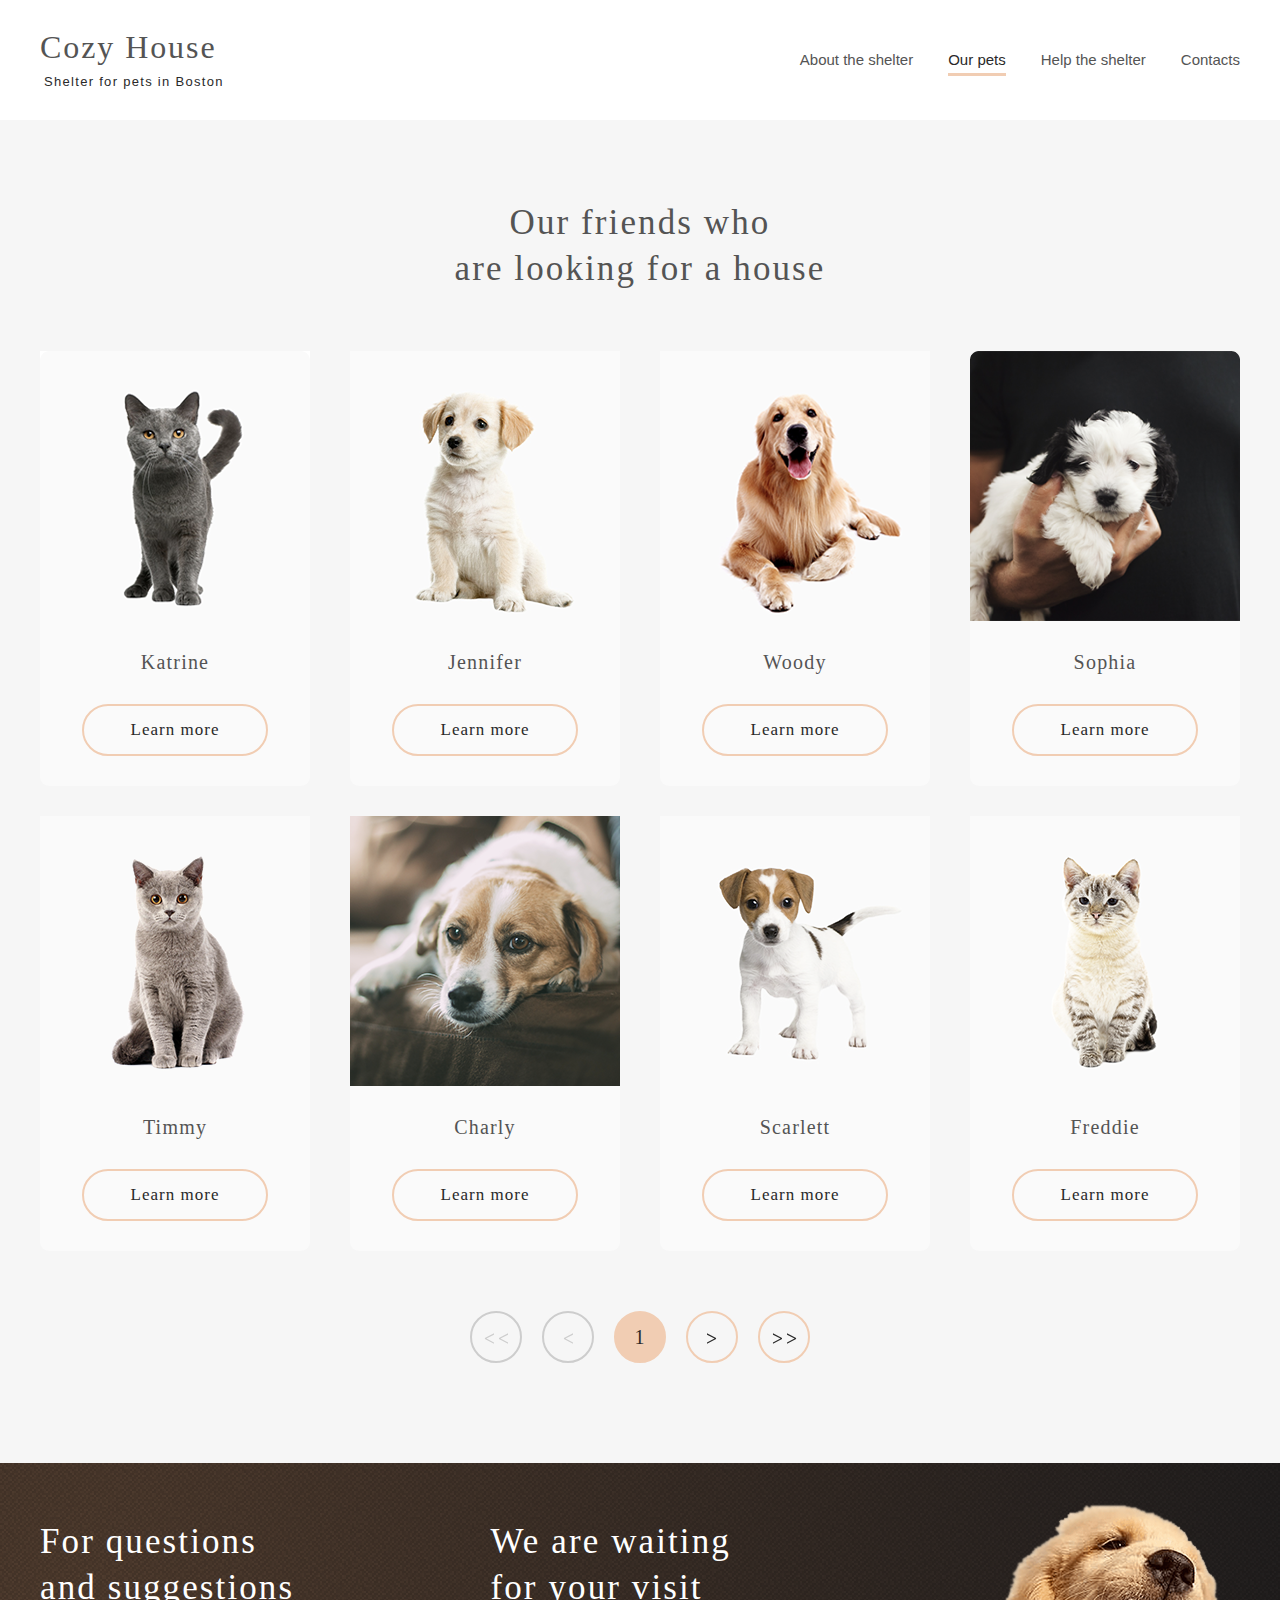
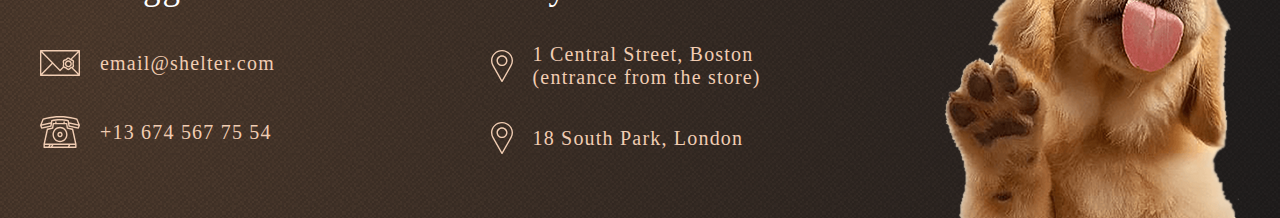
==== shelter/pages/pets/index.html @ c42bb2f9 "feat: adapt header, not-only, about on main page to resolution 768px" ====
<!DOCTYPE html>
<html lang="en">
  <head>
    <meta charset="UTF-8">
    <meta http-equiv="X-UA-Compatible" content="IE=edge">
		<meta name="viewport" content="width=device-width, initial-scale=1.0">
		<title>Shelter</title>
		<link rel="stylesheet" href="./style.css">
		<link rel="icon" href="../../assets/icons/favicon-pets.ico">
	</head>
	<body>
		<header class="header">
			<div class="wrapper">
				<div class="header__body">
					<div class="header__logo logo">
						<a href="../main/index.html" class="header__logo-link">
							<h1 class="header__title">Cozy House</h1>
							<p class="header__subtitle">Shelter for pets in Boston</p>
						</a>
					</div>
					<nav class="header__menu menu">
						<ul class="menu-list">
							<li class="menu__item">
								<a href="../main/index.html" class="menu__link">About the shelter</a>
							</li>
							<li class="menu__item">
								<a href="../pets/index.html" class="menu__link active">Our pets</a>
							</li>
							<li class="menu__item">
								<a href="../main/index.html#help" class="menu__link">Help the shelter</a>
							</li>
							<li class="menu__item">
								<a href="#contacts" class="menu__link">Contacts</a>
							</li>
						</ul>
					</nav>
          <div class="header__burger burger">
            <span class="burger__line burger__line_first"></span>
            <span class="burger__line burger__line_second"></span>
            <span class="burger__line burger__line_third"></span>
          </div>
				</div>
			</div>
		</header>
		<section class="our-friends" id="our-friends">
      <div class="wrapper">
        <div class="our-friends__content">
          <h3 class="our-friends__title">Our friends who<br>are looking for a house</h3>
          <div class="cards-container">
            <div class="card card1">
              <img src="../../assets/images/pets/katrine.png" alt="Katrine" class="pets__img">
              <h4 class="name">Katrine</h4>
              <button class="our-friends__learn-more">Learn more</button>
            </div>
            <div class="card card2">
              <img src="../../assets/images/pets/jennifer.png" alt="Jennifer" class="pets__img">
              <h4 class="name">Jennifer</h4>
              <button class="our-friends__learn-more">Learn more</button>
            </div>
            <div class="card card3">
              <img src="../../assets/images/pets/woody.png" alt="Woody" class="pets__img">
              <h4 class="name">Woody</h4>
              <button class="our-friends__learn-more">Learn more</button>
            </div>
            <div class="card card4">
              <img src="../../assets/images/pets/sophia.png" alt="Sophia" class="pets__img">
              <h4 class="name">Sophia</h4>
              <button class="our-friends__learn-more">Learn more</button>
            </div>
            <div class="card card5">
              <img src="../../assets/images/pets/timmy.png" alt="Timmy" class="pets__img">
              <h4 class="name">Timmy</h4>
              <button class="our-friends__learn-more">Learn more</button>
            </div>
            <div class="card card6">
              <img src="../../assets/images/pets/charly.png" alt="Charly" class="pets__img">
              <h4 class="name">Charly</h4>
              <button class="our-friends__learn-more">Learn more</button>
            </div>
            <div class="card card7">
              <img src="../../assets/images/pets/scarlett.png" alt="Scarlett" class="pets__img">
              <h4 class="name">Scarlett</h4>
              <button class="our-friends__learn-more">Learn more</button>
            </div>
            <div class="card card8">
              <img src="../../assets/images/pets/freddie.png" alt="Freddie" class="pets__img">
              <h4 class="name">Freddie</h4>
              <button class="our-friends__learn-more">Learn more</button>
            </div> 
          </div>
          <div class="our-friends__navigation">
            <button class="our-friends__btn btn-first disabled">
              <img src="../../assets/icons/first.svg" alt="first">
            </button>
            <button class="our-friends__btn btn-previous disabled">
              <img src="../../assets/icons/previous.svg" alt="previous">
            </button>
            <button class="our-friends__btn btn-current">1</button>
            <button class="our-friends__btn btn-next active">
              <img src="../../assets/icons/next.svg" alt="next">
            </button>
            <button class="our-friends__btn btn-last active">
              <img src="../../assets/icons/last.svg" alt="last">
            </button>
          </div>
        </div>
      </div>
    </section>
		<footer class="footer" id="contacts">
      <div class="wrapper">
        <div class="footer__body">
          <div class="footer__contacts">
            <h3 class="footer__title contacts-title">For questions and suggestions</h3>
            <a href="mailto:email@shelter.com" class="email-link">
              <div class="footer__mail">
                <img src="../../assets/icons/mail.svg" alt="mail" class="mail-icon">
                <h4 class="footer__text contacts-text">email@shelter.com</h4>
              </div>
            </a>
            <a href="tel:+136745677554" class="phone-link">
              <div class="footer__phone">
                <img src="../../assets/icons/phone.svg" alt="phone" class="phone-icon">
                <h4 class="footer__text contacts-text">+13 674 567 75 54</h4>
              </div>
            </a>
          </div>
          <div class="footer__locations">
            <h3 class="footer__title locations-title">We are waiting for your visit</h3>
            <a href="https://goo.gl/maps/8o9j8gD31PonARq38" target="_blank" class="map-link">
              <div class="footer__location">
                <img src="../../assets/icons/pin.svg" alt="pin" class="pin-icon">
                <h4 class="footer__text locations-text">1 Central Street, Boston<br>(entrance from the store)</h4>
              </div>
            </a>
            <a href="https://goo.gl/maps/yCRbkZn17jiMvZ5E9" target="_blank" class="map-link">
              <div class="footer__location">
                <img src="../../assets/icons/pin.svg" alt="pin" class="pin-icon">
                <h4 class="footer__text locations-text">18 South Park, London</h4>
              </div>
            </a>
          </div>
          <img src="../../assets/images/footer-puppy.png" alt="footer dog" class="footer__img">
        </div>
      </div>
		</footer>
    <script src="./script.js"></script>
	</body>
</html>
---- shelter/pages/pets/style.css ----
:root {
  --color-primary: #F1CDB3;
  --color-primary-light: #FDDCC4;
  --color-light-s: #FAFAFA;
  --color-light-l: #F6F6F6;
  --color-light-xl: #FFFFFF;
  --color-dark-s: #CDCDCD;
  --color-dark-m: #B2B2B2;
  --color-dark-l: #545454;
  --color-dark-xl: #4C4C4C;
  --color-dark-3xl: #292929;
}

*, *::before, *::after, * {
  box-sizing: border-box;
  padding: 0;
  margin: 0;
}

html {
  scroll-behavior: smooth;
  overflow-y: scroll;
  overflow-y: overlay;
}

a {
  text-decoration: none;
}

.wrapper {
  max-width: 1280px;
  margin: 0 auto;
  padding: 0 40px;
}

/* Header styles start */

.header {
  background-color: var(--color-light-xl);
}

.header__body {
  display: flex;
  justify-content: space-between;
  align-items: center;
  padding-top: 30px;
  padding-bottom: 30px;
}

.header__logo {
  display: flex;
  flex-direction: column;
  justify-content: space-between;
}

.header__logo-link {
  transition: 0.5s ease-out;
}

.header__logo-link:active .header__title{
  color: var(--color-primary);
  cursor: pointer;
  transition: 0.5s ease-out;
}

.header__title {
  font-family: 'Georgia', serif;
  font-style: normal;
  font-weight: 400;
  font-size: 32px;
  line-height: 110%;
  letter-spacing: 0.06em;
  color: var(--color-dark-l);
  margin-bottom: 10px;
}

.header__subtitle {
  font-family: 'Arial', sans-serif;
  font-style: normal;
  font-weight: 400;
  font-size: 13px;
  line-height: 115.5%;
  letter-spacing: 0.1em;
  color: var(--color-dark-3xl);
  padding-left: 4px;
}

.menu-list {
  display: flex;
  justify-content: space-between;
  list-style: none;
  column-gap: 35px;
}

.menu__link {
  font-family: 'Arial', sans-serif;
  font-style: normal;
  font-weight: 400;
  font-size: 15px;
  line-height: 160%;
  color: var(--color-dark-l);
  padding-bottom: 5px;
}

.menu__link.active {
  border-bottom: 3px solid var(--color-primary);
  color: var(--color-dark-3xl);
}

.header__burger {
  display: none;
  width: 30px;
  height: 22px;
  position: relative;
}

.burger__line {
  display: block;
  width: 100%;
  height: 2px;
  background-color: #000000;
  position: absolute;
  left: 0;
}

.burger__line_first {
  top: 0;
}

.burger__line_second {
  top: 50%;
  transform: translateY(-50%);
}

.burger__line_third {
  bottom: 0;
}

/* Header styles end */

/* Our friends styles start */

.our-friends {
  background-color: var(--color-light-l);
}

.our-friends__content {
  display: flex;
  flex-direction: column;
  align-items: center;
  gap: 60px;
  padding-top: 80px;
  padding-bottom: 100px;
}

.our-friends__title {
  max-width: 400px;
  font-family: 'Georgia', serif;
  font-style: normal;
  font-weight: 400;
  font-size: 35px;
  line-height: 130%;
  letter-spacing: 0.06em;
  color: var(--color-dark-l);
  text-align: center;
}

.cards-container {
  display: flex;
  flex-wrap: wrap;
  justify-content: center;
  gap: 30px 40px;
}

.card {
  display: flex;
  flex-direction: column;
  align-items: center;
  background-color: var(--color-light-s);
  gap: 30px;
  border-radius: 9px;
  transition: 0.5s ease-out; 
  cursor: pointer;
}

.name {
  font-family: 'Georgia', serif;
  font-style: normal;
  font-weight: 400;
  font-size: 20px;
  line-height: 115%;
  letter-spacing: 0.06em;
  color: var(--color-dark-l)
}

.our-friends__learn-more {
  width: 11.68rem;
  height: 3.25rem;
  max-width: 187px;
  max-height: 52px;
  white-space: nowrap;
  padding: 13px 43px;
  border: 2px solid var(--color-primary);
  background-color: var(--color-light-s);
  font-family: 'Georgia', serif;
  font-style: normal;
  font-weight: 400;
  font-size: 17px;
  line-height: 130%;
  letter-spacing: 0.06em;
  border-radius: 100px;
  color: var(--color-dark-3xl);
  margin-bottom: 30px;
  cursor: pointer;
  transition: 0.5s ease-out;
}

.our-friends__learn-more:active {
  filter: contrast(120%);;
  cursor: pointer;
  transition: 0.5s ease-out;
}

.our-friends__navigation {
  display: flex;
  justify-content: space-between;
  gap: 20px;
}

.our-friends__btn {
  width: 3.25rem;
  height: 3.25rem;
  font-family: 'Georgia', serif;
  font-style: normal;
  font-weight: 400;
  font-size: 20px;
  line-height: 115%;
  letter-spacing: 0.06em;
  text-align: center;
  color: var(--color-dark-3xl);
  border: 2px solid var(--color-primary);
  background: var(--color-light-l);
  border-radius: 100px;
  transition: 0.5s ease-out;
  cursor: pointer;
}

.our-friends__btn.disabled {
  color: var(--color-dark-s);
  border: 2px solid var(--color-dark-s);
  background: transparent;
  cursor: auto;
}

.our-friends__btn.btn-current {
  color: var(--color-dark-3xl);
  border: 2px solid var(--color-primary);
  background: var(--color-primary);
  cursor: pointer;
}

.our-friends__btn.active:active,
.our-friends__btn.btn-current:active {
  filter: contrast(110%);;
  cursor: pointer;
  transition: 0.5s ease-out;
}

/* Our friends styles end */

/* Footer styles start */

.footer {
  background: url(../../assets/images/texture.png), radial-gradient(110.67% 538.64% at 5.73% 50%, #513D2F 0%, #1A1A1C 100%), #211F20 ;
}

.footer__body {
  display: flex;
  flex-wrap: wrap;
  justify-content: space-between;
  align-items: flex-start;
  padding-top: 40px;
}

.footer__contacts {
  display: flex;
  /* flex: 1 1 0; */
  flex-direction: column;
  gap: 40px;
}

.footer__title {
  max-width: 280px;
  font-family: 'Georgia', serif;
  font-style: normal;
  font-weight: 400;
  font-size: 35px;
  line-height: 130%;
  letter-spacing: 0.06em;
  text-align: left;
  color: var(--color-light-xl);
  padding-top: 16px;
}

.footer__mail,
.footer__phone,
.footer__location {
  display: flex;
  justify-content: flex-start;
  align-items: center;
  gap: 20px;
  transition: 0.5s ease-out;
}

.footer__text {
  font-family: 'Georgia', serif;
  font-style: normal;
  font-weight: 400;
  font-size: 20px;
  line-height: 115%;
  letter-spacing: 0.06em;
  color: var(--color-primary);
}

.footer__locations {
  display: flex;
  /* flex: 1 0 0; */
  flex-direction: column;
  gap: 33px;
}

.email-link,
.phone-link,
.map-link {
  transition: 0.5s ease-out;
}

.email-link:active .footer__mail,
.phone-link:active .footer__phone,
.map-link:active .footer__location {
  filter: sepia(60%) brightness(1.5);
  cursor: pointer;
  transition: 0.5s ease-out;
}

/* Footer styles end */

@media (hover: hover) {

  .header__logo-link:hover {
    transform: scale(1.1);
    opacity: 0.9;
  }

  .menu__link:hover {
    color: var(--color-dark-3xl);
  }

  .card:hover .our-friends__learn-more {
    border-color: var(--color-light-s);
    background: var(--color-primary-light);
  }

  .card:hover {
    box-shadow: 0px 2px 35px 14px rgba(13, 13, 13, 0.04);
    background: var(--color-light-xl);
  }

  .our-friends__btn.active:hover {
    border-color: var(--color-primary-light);
    background: var(--color-primary-light);
  }

  .our-friends__btn.btn-current:hover {
    border-color: var(--color-primary-light);
    background: var(--color-primary-light);
  }

  .email-link:hover,
  .phone-link:hover,
  .map-link:hover {
    transform: scale(1.1);
    opacity: 0.9;
  }

}

@media screen and (max-width: 800px) { 

  .wrapper {
    padding: 0 30px;
  }

  .our-friends__content {
    gap: 30px;
    padding-bottom: 76px;
  }

  .card:nth-child(n+7) {
    display: none;
  }

  .our-friends__navigation {
    padding-top: 10px;
  }

  .footer__body {
    justify-content: center;
    padding-top: 30px;
    gap: 60px;
  }

  .footer__body {
    justify-content: center;
    padding-top: 30px;
    gap: 60px;
  }

  .footer__title {
    padding-top: 0;
  }
}

@media screen and (max-width: 767px) { 

  .header__burger {
    display: block;
  }

  .header__menu {
    width: 100%;
    height: 100%;
    position: fixed;
    top: 0;
    left: 0;
    z-index: 10;
    transform: translateX(-100%);
    background: #191919cf;
    transition: all 0.8s ease;
  }
}

@media screen and (max-width: 462px) { 

  .wrapper {
    padding: 0 10px;
  }

  .our-friends__content {
    gap: 42px;
    padding: 42px 0;
  }

  .our-friends__title {
    max-width: 300px;
    font-size: 25px;
  }

  .cards-container {
    gap: 30px;
  }

  .card:nth-child(n+4) {
    display: none;
  }

  .our-friends__navigation {
    padding-top: 0;
    gap: 10px;
  }

  .footer__body {
    align-items: center;
    justify-content: center;
    gap: 44px;
  }

  .footer__contacts {
    align-items: center;
    gap: 40px;
  }

  .footer__locations {
    text-align: center;
    justify-content: center;
    gap: 40px;
  }

  .footer__title {
    text-align: center;
    font-size: 25px;
  }

  .footer__img {
    max-width: 260px;
  }
}

@media screen and (max-width: 325px) { 

  .header__body {
    padding: 30px 10px;
  }

  .our-friends__title {
    max-width: 400px;
  }
}
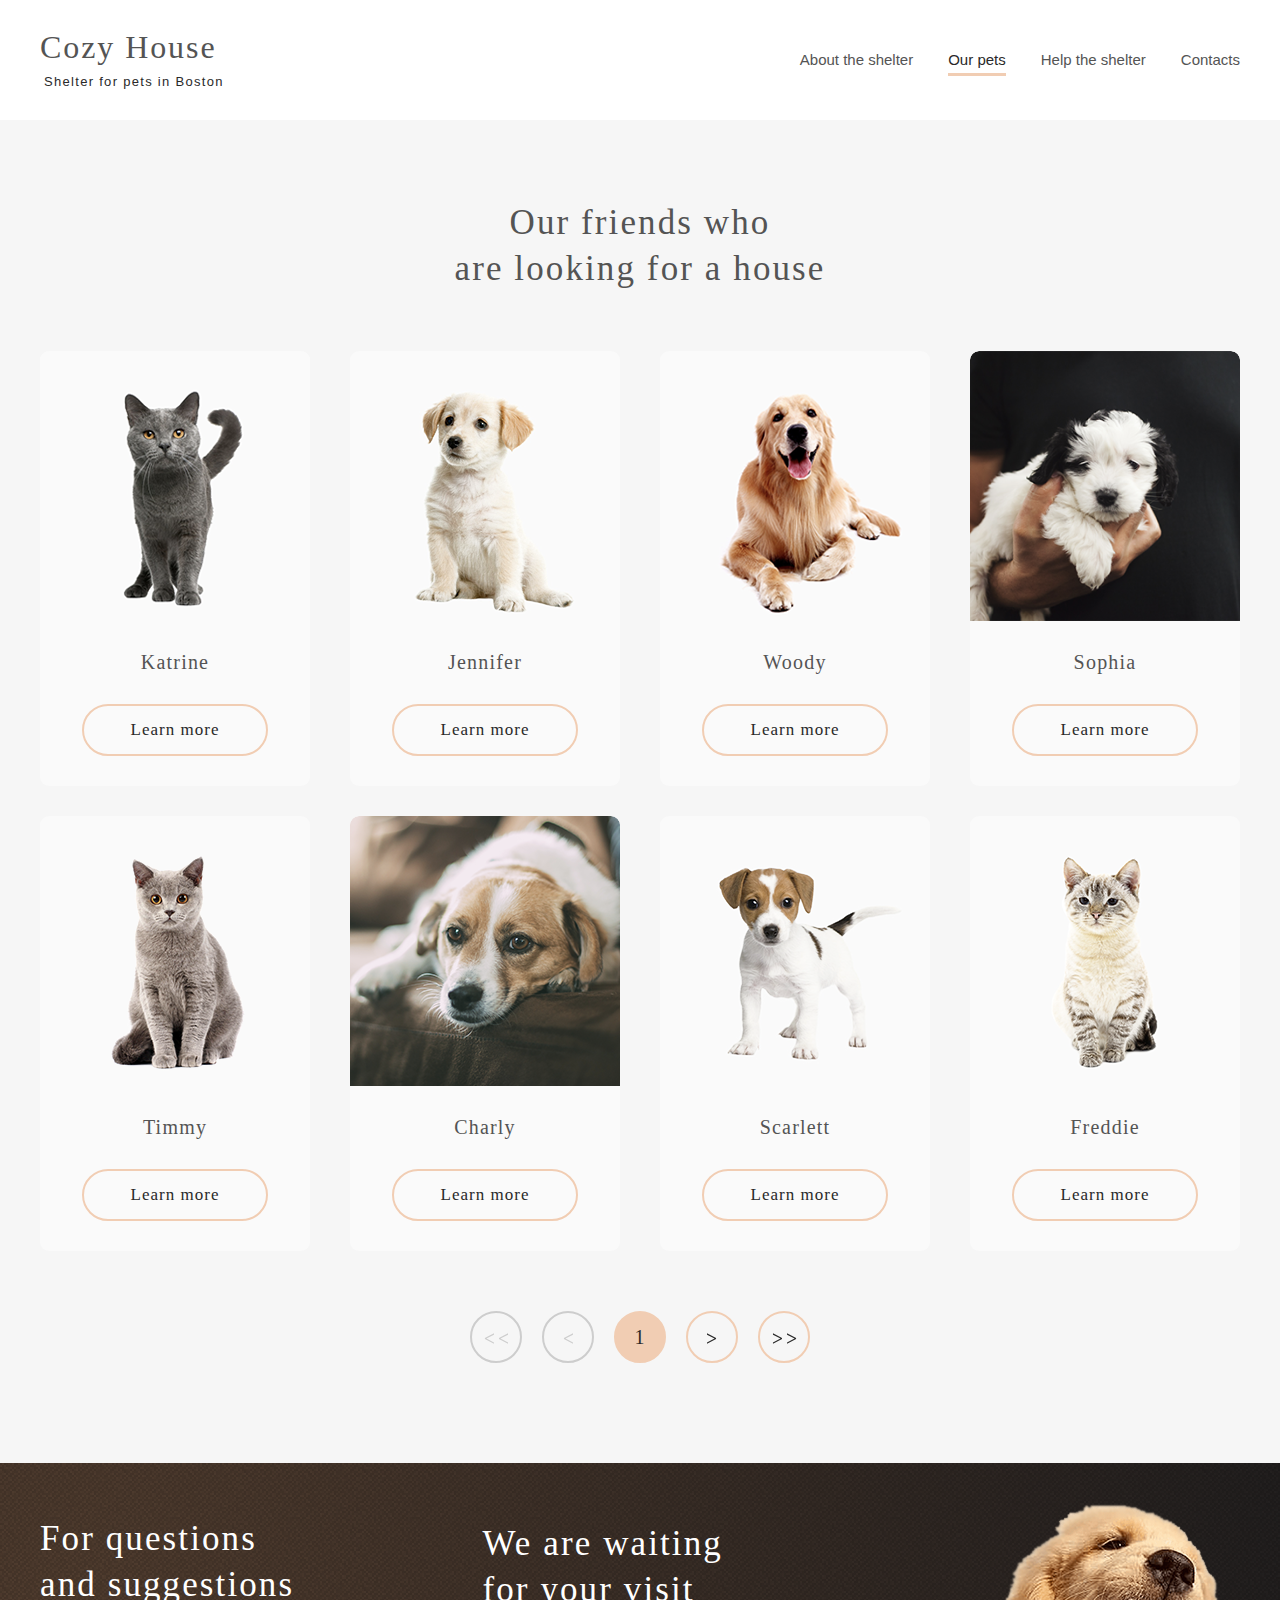
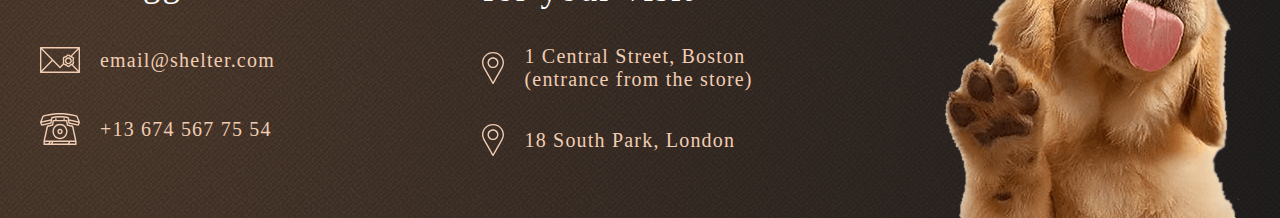
==== commit 6ae56bfc: "fix: remove navigation from active link" ====
--- a/shelter/pages/pets/index.html
+++ b/shelter/pages/pets/index.html
@@ -10,7 +10,7 @@
 	</head>
 	<body>
 		<header class="header">
-			<div class="wrapper">
+			<div class="header__wrapper wrapper">
 				<div class="header__body">
 					<div class="header__logo logo">
 						<a href="../main/index.html" class="header__logo-link">
@@ -24,7 +24,7 @@
 								<a href="../main/index.html" class="menu__link">About the shelter</a>
 							</li>
 							<li class="menu__item">
-								<a href="../pets/index.html" class="menu__link active">Our pets</a>
+								<a href="#" class="menu__link active">Our pets</a>
 							</li>
 							<li class="menu__item">
 								<a href="../main/index.html#help" class="menu__link">Help the shelter</a>
@@ -34,55 +34,50 @@
 							</li>
 						</ul>
 					</nav>
-          <div class="header__burger burger">
-            <span class="burger__line burger__line_first"></span>
-            <span class="burger__line burger__line_second"></span>
-            <span class="burger__line burger__line_third"></span>
-          </div>
 				</div>
 			</div>
 		</header>
 		<section class="our-friends" id="our-friends">
-      <div class="wrapper">
+      <div class="our-friends__wrapper wrapper">
         <div class="our-friends__content">
           <h3 class="our-friends__title">Our friends who<br>are looking for a house</h3>
           <div class="cards-container">
-            <div class="card card1">
+            <div class="card">
               <img src="../../assets/images/pets/katrine.png" alt="Katrine" class="pets__img">
               <h4 class="name">Katrine</h4>
               <button class="our-friends__learn-more">Learn more</button>
             </div>
-            <div class="card card2">
+            <div class="card">
               <img src="../../assets/images/pets/jennifer.png" alt="Jennifer" class="pets__img">
               <h4 class="name">Jennifer</h4>
               <button class="our-friends__learn-more">Learn more</button>
             </div>
-            <div class="card card3">
+            <div class="card">
               <img src="../../assets/images/pets/woody.png" alt="Woody" class="pets__img">
               <h4 class="name">Woody</h4>
               <button class="our-friends__learn-more">Learn more</button>
             </div>
-            <div class="card card4">
+            <div class="card">
               <img src="../../assets/images/pets/sophia.png" alt="Sophia" class="pets__img">
               <h4 class="name">Sophia</h4>
               <button class="our-friends__learn-more">Learn more</button>
             </div>
-            <div class="card card5">
+            <div class="card">
               <img src="../../assets/images/pets/timmy.png" alt="Timmy" class="pets__img">
               <h4 class="name">Timmy</h4>
               <button class="our-friends__learn-more">Learn more</button>
             </div>
-            <div class="card card6">
+            <div class="card">
               <img src="../../assets/images/pets/charly.png" alt="Charly" class="pets__img">
               <h4 class="name">Charly</h4>
               <button class="our-friends__learn-more">Learn more</button>
             </div>
-            <div class="card card7">
+            <div class="card">
               <img src="../../assets/images/pets/scarlett.png" alt="Scarlett" class="pets__img">
               <h4 class="name">Scarlett</h4>
               <button class="our-friends__learn-more">Learn more</button>
             </div>
-            <div class="card card8">
+            <div class="card">
               <img src="../../assets/images/pets/freddie.png" alt="Freddie" class="pets__img">
               <h4 class="name">Freddie</h4>
               <button class="our-friends__learn-more">Learn more</button>
@@ -107,10 +102,10 @@
       </div>
     </section>
 		<footer class="footer" id="contacts">
-      <div class="wrapper">
+      <div class="footer__wrapper wrapper">
         <div class="footer__body">
           <div class="footer__contacts">
-            <h3 class="footer__title contacts-title">For questions and suggestions</h3>
+            <h3 class="footer__title contacts-title">For questions<br>and suggestions</h3>
             <a href="mailto:email@shelter.com" class="email-link">
               <div class="footer__mail">
                 <img src="../../assets/icons/mail.svg" alt="mail" class="mail-icon">
@@ -125,7 +120,7 @@
             </a>
           </div>
           <div class="footer__locations">
-            <h3 class="footer__title locations-title">We are waiting for your visit</h3>
+            <h3 class="footer__title locations-title">We are waiting<br>for your visit</h3>
             <a href="https://goo.gl/maps/8o9j8gD31PonARq38" target="_blank" class="map-link">
               <div class="footer__location">
                 <img src="../../assets/icons/pin.svg" alt="pin" class="pin-icon">
--- a/shelter/pages/pets/style.css
+++ b/shelter/pages/pets/style.css
@@ -27,24 +27,22 @@
   text-decoration: none;
 }
 
-.wrapper {
+/* Header styles start */
+
+.header {
+  background-color: var(--color-light-xl);
+}
+
+.header__wrapper {
   max-width: 1280px;
   margin: 0 auto;
-  padding: 0 40px;
-}
-
-/* Header styles start */
-
-.header {
-  background-color: var(--color-light-xl);
+  padding: 30px 40px;
 }
 
 .header__body {
   display: flex;
   justify-content: space-between;
   align-items: center;
-  padding-top: 30px;
-  padding-bottom: 30px;
 }
 
 .header__logo {
@@ -105,35 +103,7 @@
 .menu__link.active {
   border-bottom: 3px solid var(--color-primary);
   color: var(--color-dark-3xl);
-}
-
-.header__burger {
-  display: none;
-  width: 30px;
-  height: 22px;
-  position: relative;
-}
-
-.burger__line {
-  display: block;
-  width: 100%;
-  height: 2px;
-  background-color: #000000;
-  position: absolute;
-  left: 0;
-}
-
-.burger__line_first {
-  top: 0;
-}
-
-.burger__line_second {
-  top: 50%;
-  transform: translateY(-50%);
-}
-
-.burger__line_third {
-  bottom: 0;
+  cursor: default;
 }
 
 /* Header styles end */
@@ -143,18 +113,22 @@
 .our-friends {
   background-color: var(--color-light-l);
 }
-
+  
+.our-friends__wrapper {
+  max-width: 1280px;
+  margin: 0 auto;
+  padding: 80px 40px 100px;
+}
+  
 .our-friends__content {
   display: flex;
   flex-direction: column;
-  align-items: center;
-  gap: 60px;
-  padding-top: 80px;
-  padding-bottom: 100px;
+  justify-content: center;
+  align-items: center;
+  row-gap: 60px;
 }
 
 .our-friends__title {
-  max-width: 400px;
   font-family: 'Georgia', serif;
   font-style: normal;
   font-weight: 400;
@@ -177,10 +151,18 @@
   flex-direction: column;
   align-items: center;
   background-color: var(--color-light-s);
-  gap: 30px;
+  row-gap: 30px;
   border-radius: 9px;
+  overflow: hidden;
   transition: 0.5s ease-out; 
-  cursor: pointer;
+  max-width: 270px;
+}
+
+.pets__img {
+  width: 100%;
+  height: 100%;
+  object-fit: cover;
+  border-radius: 9px 9px 0 0;
 }
 
 .name {
@@ -224,7 +206,7 @@
 .our-friends__navigation {
   display: flex;
   justify-content: space-between;
-  gap: 20px;
+  column-gap: 20px;
 }
 
 .our-friends__btn {
@@ -242,21 +224,18 @@
   background: var(--color-light-l);
   border-radius: 100px;
   transition: 0.5s ease-out;
-  cursor: pointer;
 }
 
 .our-friends__btn.disabled {
   color: var(--color-dark-s);
   border: 2px solid var(--color-dark-s);
   background: transparent;
-  cursor: auto;
 }
 
 .our-friends__btn.btn-current {
   color: var(--color-dark-3xl);
   border: 2px solid var(--color-primary);
   background: var(--color-primary);
-  cursor: pointer;
 }
 
 .our-friends__btn.active:active,
@@ -274,32 +253,34 @@
   background: url(../../assets/images/texture.png), radial-gradient(110.67% 538.64% at 5.73% 50%, #513D2F 0%, #1A1A1C 100%), #211F20 ;
 }
 
+.footer__wrapper {
+  max-width: 1280px;
+  margin: 0 auto;
+  padding: 40px 40px 0 40px;
+}
+
 .footer__body {
   display: flex;
   flex-wrap: wrap;
   justify-content: space-between;
-  align-items: flex-start;
-  padding-top: 40px;
+  align-items: center;
 }
 
 .footer__contacts {
   display: flex;
-  /* flex: 1 1 0; */
-  flex-direction: column;
-  gap: 40px;
+  flex-direction: column;
+  row-gap: 40px;
+  margin-bottom: 60px;
 }
 
 .footer__title {
-  max-width: 280px;
   font-family: 'Georgia', serif;
   font-style: normal;
   font-weight: 400;
   font-size: 35px;
   line-height: 130%;
   letter-spacing: 0.06em;
-  text-align: left;
   color: var(--color-light-xl);
-  padding-top: 16px;
 }
 
 .footer__mail,
@@ -308,7 +289,7 @@
   display: flex;
   justify-content: flex-start;
   align-items: center;
-  gap: 20px;
+  column-gap: 20px;
   transition: 0.5s ease-out;
 }
 
@@ -323,10 +304,11 @@
 }
 
 .footer__locations {
-  display: flex;
-  /* flex: 1 0 0; */
-  flex-direction: column;
-  gap: 33px;
+  padding-top: 16px;
+  display: flex;
+  flex-direction: column;
+  row-gap: 33px;
+  margin-bottom: 60px;
 }
 
 .email-link,
@@ -350,30 +332,48 @@
   .header__logo-link:hover {
     transform: scale(1.1);
     opacity: 0.9;
+    cursor: pointer;
+    transition: 0.5s ease-out;
   }
 
   .menu__link:hover {
     color: var(--color-dark-3xl);
+    transition: 0.5s ease-out
   }
 
   .card:hover .our-friends__learn-more {
     border-color: var(--color-light-s);
     background: var(--color-primary-light);
+    cursor: pointer;
+    transition: 0.5s ease-out;
   }
 
   .card:hover {
     box-shadow: 0px 2px 35px 14px rgba(13, 13, 13, 0.04);
     background: var(--color-light-xl);
+    cursor: pointer;
+    transition: 0.5s ease-out
+  }
+
+  .our-friends__learn-more:hover {
+    border-color: var(--color-primary-light);
+    background: var(--color-primary-light);
+    cursor: pointer;
+    transition: 0.5s ease-out
   }
 
   .our-friends__btn.active:hover {
     border-color: var(--color-primary-light);
     background: var(--color-primary-light);
+    cursor: pointer;
+    transition: 0.5s ease-out;
   }
 
   .our-friends__btn.btn-current:hover {
     border-color: var(--color-primary-light);
     background: var(--color-primary-light);
+    cursor: pointer;
+    transition: 0.5s ease-out;
   }
 
   .email-link:hover,
@@ -381,128 +381,8 @@
   .map-link:hover {
     transform: scale(1.1);
     opacity: 0.9;
-  }
-
-}
-
-@media screen and (max-width: 800px) { 
-
-  .wrapper {
-    padding: 0 30px;
-  }
-
-  .our-friends__content {
-    gap: 30px;
-    padding-bottom: 76px;
-  }
-
-  .card:nth-child(n+7) {
-    display: none;
-  }
-
-  .our-friends__navigation {
-    padding-top: 10px;
-  }
-
-  .footer__body {
-    justify-content: center;
-    padding-top: 30px;
-    gap: 60px;
-  }
-
-  .footer__body {
-    justify-content: center;
-    padding-top: 30px;
-    gap: 60px;
-  }
-
-  .footer__title {
-    padding-top: 0;
-  }
-}
-
-@media screen and (max-width: 767px) { 
-
-  .header__burger {
-    display: block;
-  }
-
-  .header__menu {
-    width: 100%;
-    height: 100%;
-    position: fixed;
-    top: 0;
-    left: 0;
-    z-index: 10;
-    transform: translateX(-100%);
-    background: #191919cf;
-    transition: all 0.8s ease;
-  }
-}
-
-@media screen and (max-width: 462px) { 
-
-  .wrapper {
-    padding: 0 10px;
-  }
-
-  .our-friends__content {
-    gap: 42px;
-    padding: 42px 0;
-  }
-
-  .our-friends__title {
-    max-width: 300px;
-    font-size: 25px;
-  }
-
-  .cards-container {
-    gap: 30px;
-  }
-
-  .card:nth-child(n+4) {
-    display: none;
-  }
-
-  .our-friends__navigation {
-    padding-top: 0;
-    gap: 10px;
-  }
-
-  .footer__body {
-    align-items: center;
-    justify-content: center;
-    gap: 44px;
-  }
-
-  .footer__contacts {
-    align-items: center;
-    gap: 40px;
-  }
-
-  .footer__locations {
-    text-align: center;
-    justify-content: center;
-    gap: 40px;
-  }
-
-  .footer__title {
-    text-align: center;
-    font-size: 25px;
-  }
-
-  .footer__img {
-    max-width: 260px;
-  }
-}
-
-@media screen and (max-width: 325px) { 
-
-  .header__body {
-    padding: 30px 10px;
-  }
-
-  .our-friends__title {
-    max-width: 400px;
-  }
+    cursor: pointer;
+    transition: 0.5s ease-out;
+  }
+
 }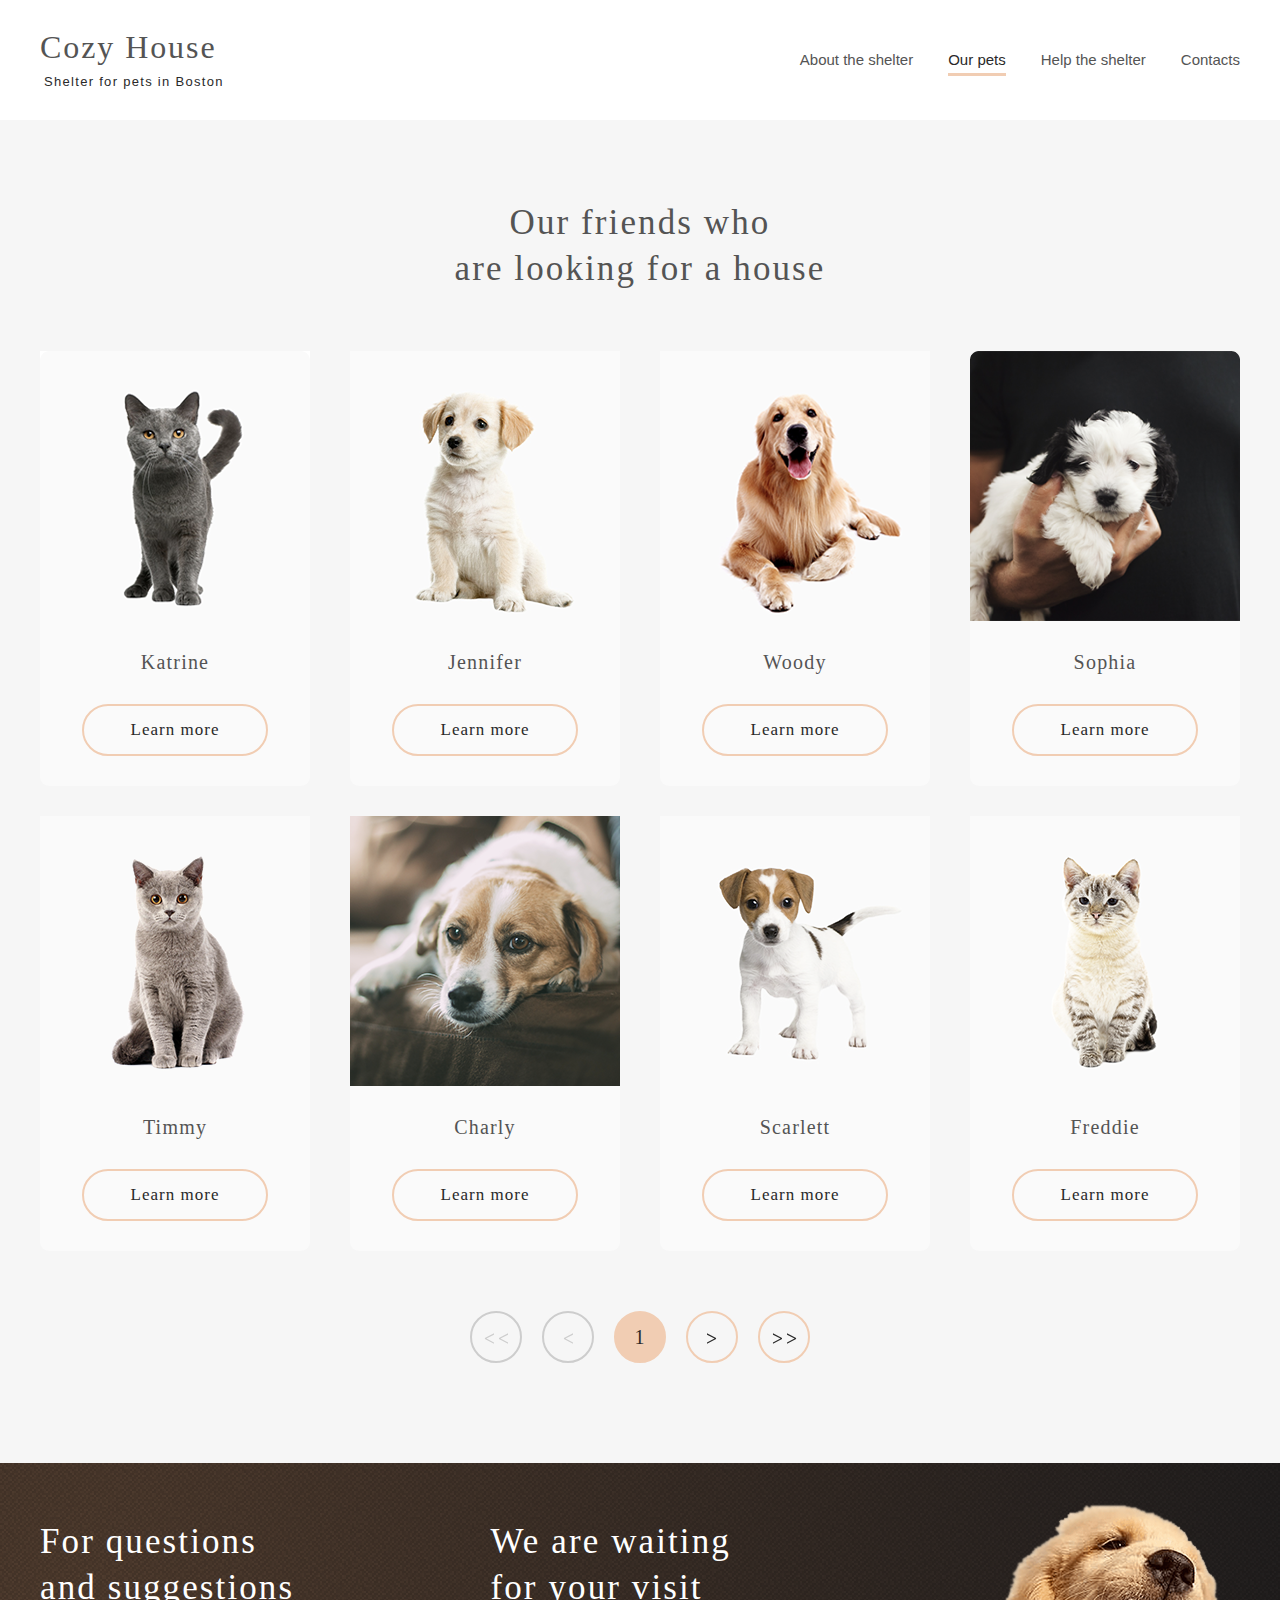
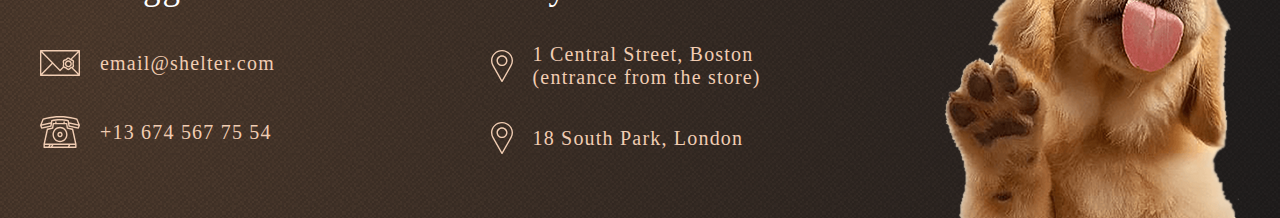
==== commit 7a546128: "feat: adapt main page to resolution 768px" ====
--- a/shelter/pages/pets/index.html
+++ b/shelter/pages/pets/index.html
@@ -10,7 +10,7 @@
 	</head>
 	<body>
 		<header class="header">
-			<div class="header__wrapper wrapper">
+			<div class="wrapper">
 				<div class="header__body">
 					<div class="header__logo logo">
 						<a href="../main/index.html" class="header__logo-link">
@@ -34,50 +34,55 @@
 							</li>
 						</ul>
 					</nav>
+          <div class="header__burger burger">
+            <span class="burger__line burger__line_first"></span>
+            <span class="burger__line burger__line_second"></span>
+            <span class="burger__line burger__line_third"></span>
+          </div>
 				</div>
 			</div>
 		</header>
 		<section class="our-friends" id="our-friends">
-      <div class="our-friends__wrapper wrapper">
+      <div class="wrapper">
         <div class="our-friends__content">
           <h3 class="our-friends__title">Our friends who<br>are looking for a house</h3>
           <div class="cards-container">
-            <div class="card">
+            <div class="card card1">
               <img src="../../assets/images/pets/katrine.png" alt="Katrine" class="pets__img">
               <h4 class="name">Katrine</h4>
               <button class="our-friends__learn-more">Learn more</button>
             </div>
-            <div class="card">
+            <div class="card card2">
               <img src="../../assets/images/pets/jennifer.png" alt="Jennifer" class="pets__img">
               <h4 class="name">Jennifer</h4>
               <button class="our-friends__learn-more">Learn more</button>
             </div>
-            <div class="card">
+            <div class="card card3">
               <img src="../../assets/images/pets/woody.png" alt="Woody" class="pets__img">
               <h4 class="name">Woody</h4>
               <button class="our-friends__learn-more">Learn more</button>
             </div>
-            <div class="card">
+            <div class="card card4">
               <img src="../../assets/images/pets/sophia.png" alt="Sophia" class="pets__img">
               <h4 class="name">Sophia</h4>
               <button class="our-friends__learn-more">Learn more</button>
             </div>
-            <div class="card">
+            <div class="card card5">
               <img src="../../assets/images/pets/timmy.png" alt="Timmy" class="pets__img">
               <h4 class="name">Timmy</h4>
               <button class="our-friends__learn-more">Learn more</button>
             </div>
-            <div class="card">
+            <div class="card card6">
               <img src="../../assets/images/pets/charly.png" alt="Charly" class="pets__img">
               <h4 class="name">Charly</h4>
               <button class="our-friends__learn-more">Learn more</button>
             </div>
-            <div class="card">
+            <div class="card card7">
               <img src="../../assets/images/pets/scarlett.png" alt="Scarlett" class="pets__img">
               <h4 class="name">Scarlett</h4>
               <button class="our-friends__learn-more">Learn more</button>
             </div>
-            <div class="card">
+            <div class="card card8">
               <img src="../../assets/images/pets/freddie.png" alt="Freddie" class="pets__img">
               <h4 class="name">Freddie</h4>
               <button class="our-friends__learn-more">Learn more</button>
@@ -102,10 +107,10 @@
       </div>
     </section>
 		<footer class="footer" id="contacts">
-      <div class="footer__wrapper wrapper">
+      <div class="wrapper">
         <div class="footer__body">
           <div class="footer__contacts">
-            <h3 class="footer__title contacts-title">For questions<br>and suggestions</h3>
+            <h3 class="footer__title contacts-title">For questions and suggestions</h3>
             <a href="mailto:email@shelter.com" class="email-link">
               <div class="footer__mail">
                 <img src="../../assets/icons/mail.svg" alt="mail" class="mail-icon">
@@ -120,7 +125,7 @@
             </a>
           </div>
           <div class="footer__locations">
-            <h3 class="footer__title locations-title">We are waiting<br>for your visit</h3>
+            <h3 class="footer__title locations-title">We are waiting for your visit</h3>
             <a href="https://goo.gl/maps/8o9j8gD31PonARq38" target="_blank" class="map-link">
               <div class="footer__location">
                 <img src="../../assets/icons/pin.svg" alt="pin" class="pin-icon">
--- a/shelter/pages/pets/style.css
+++ b/shelter/pages/pets/style.css
@@ -27,22 +27,24 @@
   text-decoration: none;
 }
 
+.wrapper {
+  max-width: 1280px;
+  margin: 0 auto;
+  padding: 0 40px;
+}
+
 /* Header styles start */
 
 .header {
   background-color: var(--color-light-xl);
 }
 
-.header__wrapper {
-  max-width: 1280px;
-  margin: 0 auto;
-  padding: 30px 40px;
-}
-
 .header__body {
   display: flex;
   justify-content: space-between;
   align-items: center;
+  padding-top: 30px;
+  padding-bottom: 30px;
 }
 
 .header__logo {
@@ -106,6 +108,35 @@
   cursor: default;
 }
 
+.header__burger {
+  display: none;
+  width: 30px;
+  height: 22px;
+  position: relative;
+}
+
+.burger__line {
+  display: block;
+  width: 100%;
+  height: 2px;
+  background-color: #000000;
+  position: absolute;
+  left: 0;
+}
+
+.burger__line_first {
+  top: 0;
+}
+
+.burger__line_second {
+  top: 50%;
+  transform: translateY(-50%);
+}
+
+.burger__line_third {
+  bottom: 0;
+}
+
 /* Header styles end */
 
 /* Our friends styles start */
@@ -113,22 +144,18 @@
 .our-friends {
   background-color: var(--color-light-l);
 }
-  
-.our-friends__wrapper {
-  max-width: 1280px;
-  margin: 0 auto;
-  padding: 80px 40px 100px;
-}
-  
+
 .our-friends__content {
   display: flex;
   flex-direction: column;
-  justify-content: center;
   align-items: center;
-  row-gap: 60px;
+  gap: 60px;
+  padding-top: 80px;
+  padding-bottom: 100px;
 }
 
 .our-friends__title {
+  max-width: 400px;
   font-family: 'Georgia', serif;
   font-style: normal;
   font-weight: 400;
@@ -151,18 +178,10 @@
   flex-direction: column;
   align-items: center;
   background-color: var(--color-light-s);
-  row-gap: 30px;
+  gap: 30px;
   border-radius: 9px;
-  overflow: hidden;
   transition: 0.5s ease-out; 
-  max-width: 270px;
-}
-
-.pets__img {
-  width: 100%;
-  height: 100%;
-  object-fit: cover;
-  border-radius: 9px 9px 0 0;
+  cursor: pointer;
 }
 
 .name {
@@ -206,7 +225,7 @@
 .our-friends__navigation {
   display: flex;
   justify-content: space-between;
-  column-gap: 20px;
+  gap: 20px;
 }
 
 .our-friends__btn {
@@ -224,18 +243,21 @@
   background: var(--color-light-l);
   border-radius: 100px;
   transition: 0.5s ease-out;
+  cursor: pointer;
 }
 
 .our-friends__btn.disabled {
   color: var(--color-dark-s);
   border: 2px solid var(--color-dark-s);
   background: transparent;
+  cursor: auto;
 }
 
 .our-friends__btn.btn-current {
   color: var(--color-dark-3xl);
   border: 2px solid var(--color-primary);
   background: var(--color-primary);
+  cursor: pointer;
 }
 
 .our-friends__btn.active:active,
@@ -253,34 +275,31 @@
   background: url(../../assets/images/texture.png), radial-gradient(110.67% 538.64% at 5.73% 50%, #513D2F 0%, #1A1A1C 100%), #211F20 ;
 }
 
-.footer__wrapper {
-  max-width: 1280px;
-  margin: 0 auto;
-  padding: 40px 40px 0 40px;
-}
-
 .footer__body {
   display: flex;
   flex-wrap: wrap;
   justify-content: space-between;
-  align-items: center;
+  align-items: flex-start;
+  padding-top: 40px;
 }
 
 .footer__contacts {
   display: flex;
   flex-direction: column;
-  row-gap: 40px;
-  margin-bottom: 60px;
+  gap: 40px;
 }
 
 .footer__title {
+  max-width: 280px;
   font-family: 'Georgia', serif;
   font-style: normal;
   font-weight: 400;
   font-size: 35px;
   line-height: 130%;
   letter-spacing: 0.06em;
+  text-align: left;
   color: var(--color-light-xl);
+  padding-top: 16px;
 }
 
 .footer__mail,
@@ -289,7 +308,7 @@
   display: flex;
   justify-content: flex-start;
   align-items: center;
-  column-gap: 20px;
+  gap: 20px;
   transition: 0.5s ease-out;
 }
 
@@ -304,11 +323,9 @@
 }
 
 .footer__locations {
-  padding-top: 16px;
   display: flex;
   flex-direction: column;
-  row-gap: 33px;
-  margin-bottom: 60px;
+  gap: 33px;
 }
 
 .email-link,
@@ -332,48 +349,30 @@
   .header__logo-link:hover {
     transform: scale(1.1);
     opacity: 0.9;
-    cursor: pointer;
-    transition: 0.5s ease-out;
   }
 
   .menu__link:hover {
     color: var(--color-dark-3xl);
-    transition: 0.5s ease-out
   }
 
   .card:hover .our-friends__learn-more {
     border-color: var(--color-light-s);
     background: var(--color-primary-light);
-    cursor: pointer;
-    transition: 0.5s ease-out;
   }
 
   .card:hover {
     box-shadow: 0px 2px 35px 14px rgba(13, 13, 13, 0.04);
     background: var(--color-light-xl);
-    cursor: pointer;
-    transition: 0.5s ease-out
-  }
-
-  .our-friends__learn-more:hover {
-    border-color: var(--color-primary-light);
-    background: var(--color-primary-light);
-    cursor: pointer;
-    transition: 0.5s ease-out
   }
 
   .our-friends__btn.active:hover {
     border-color: var(--color-primary-light);
     background: var(--color-primary-light);
-    cursor: pointer;
-    transition: 0.5s ease-out;
   }
 
   .our-friends__btn.btn-current:hover {
     border-color: var(--color-primary-light);
     background: var(--color-primary-light);
-    cursor: pointer;
-    transition: 0.5s ease-out;
   }
 
   .email-link:hover,
@@ -381,8 +380,122 @@
   .map-link:hover {
     transform: scale(1.1);
     opacity: 0.9;
-    cursor: pointer;
-    transition: 0.5s ease-out;
-  }
-
+  }
+
+}
+
+@media screen and (max-width: 800px) { 
+
+  .wrapper {
+    padding: 0 30px;
+  }
+
+  .our-friends__content {
+    gap: 30px;
+    padding-bottom: 76px;
+  }
+
+  .card:nth-child(n+7) {
+    display: none;
+  }
+
+  .our-friends__navigation {
+    padding-top: 10px;
+  }
+
+  .footer__body {
+    justify-content: center;
+    padding-top: 30px;
+    gap: 60px;
+  }
+
+  .footer__title {
+    padding-top: 0;
+  }
+}
+
+@media screen and (max-width: 767px) { 
+
+  .header__burger {
+    display: block;
+  }
+
+  .header__menu {
+    width: 100%;
+    height: 100%;
+    position: fixed;
+    top: 0;
+    left: 0;
+    z-index: 10;
+    transform: translateX(-100%);
+    background: #191919cf;
+    transition: all 0.8s ease;
+  }
+}
+
+@media screen and (max-width: 462px) { 
+
+  .wrapper {
+    padding: 0 10px;
+  }
+
+  .our-friends__content {
+    gap: 42px;
+    padding: 42px 0;
+  }
+
+  .our-friends__title {
+    max-width: 300px;
+    font-size: 25px;
+  }
+
+  .cards-container {
+    gap: 30px;
+  }
+
+  .card:nth-child(n+4) {
+    display: none;
+  }
+
+  .our-friends__navigation {
+    padding-top: 0;
+    gap: 10px;
+  }
+
+  .footer__body {
+    align-items: center;
+    justify-content: center;
+    gap: 44px;
+  }
+
+  .footer__contacts {
+    align-items: center;
+    gap: 40px;
+  }
+
+  .footer__locations {
+    text-align: center;
+    justify-content: center;
+    gap: 40px;
+  }
+
+  .footer__title {
+    text-align: center;
+    font-size: 25px;
+  }
+
+  .footer__img {
+    max-width: 260px;
+  }
+}
+
+@media screen and (max-width: 325px) { 
+
+  .header__body {
+    padding: 30px 10px;
+  }
+
+  .our-friends__title {
+    max-width: 400px;
+  }
 }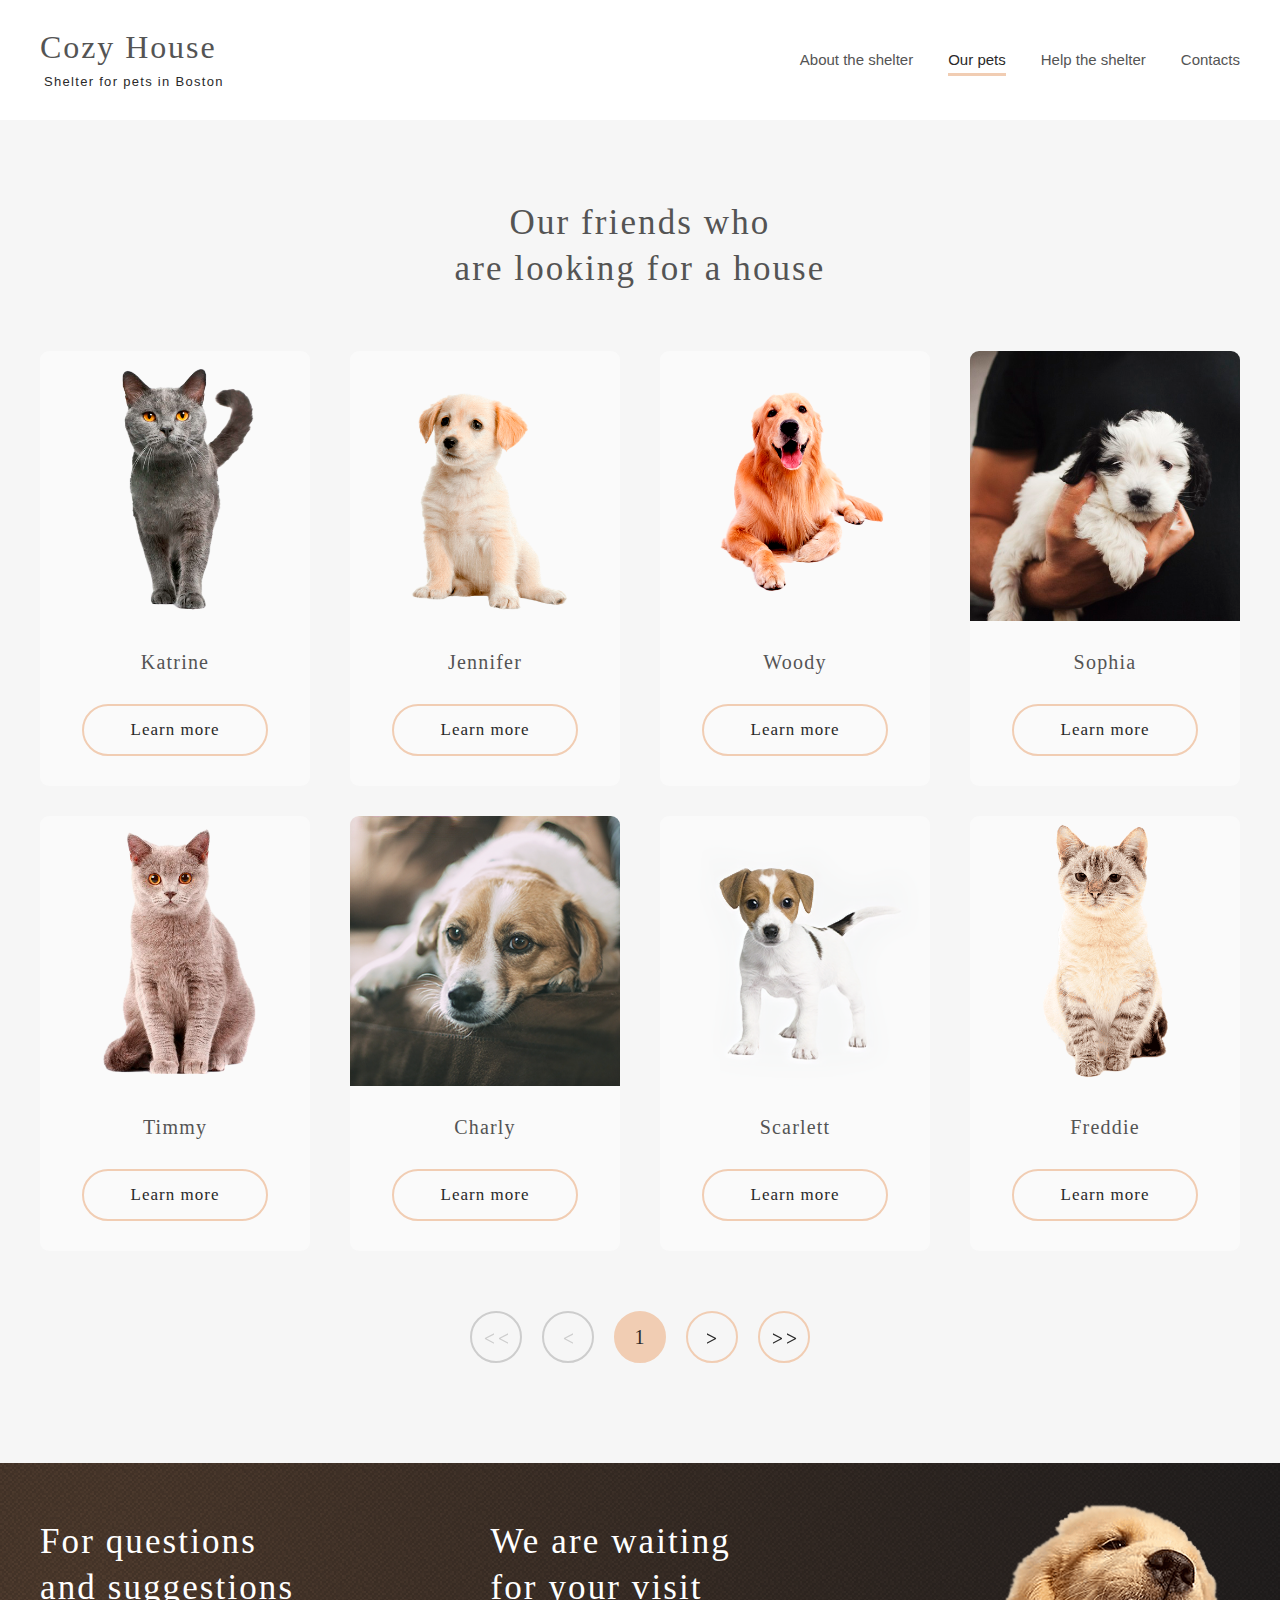
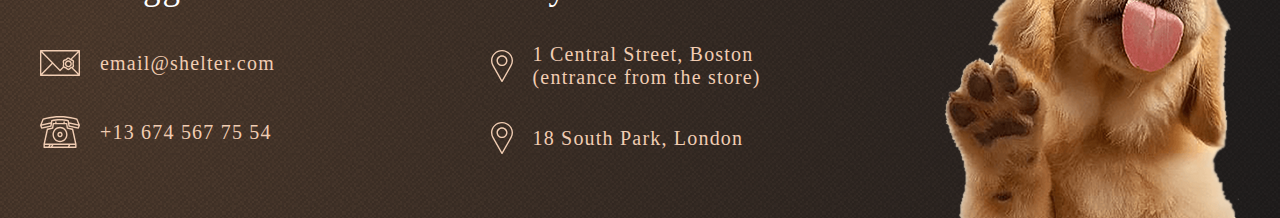
==== commit 2d8d52f0: "feat: add popup implementation" ====
--- a/shelter/pages/pets/index.html
+++ b/shelter/pages/pets/index.html
@@ -18,7 +18,7 @@
 							<p class="header__subtitle">Shelter for pets in Boston</p>
 						</a>
 					</div>
-					<nav class="header__menu menu">
+					<nav class="header__menu ">
 						<ul class="menu-list">
 							<li class="menu__item">
 								<a href="../main/index.html" class="menu__link">About the shelter</a>
@@ -34,7 +34,7 @@
 							</li>
 						</ul>
 					</nav>
-          <div class="header__burger burger">
+          <div class="header__burger">
             <span class="burger__line burger__line_first"></span>
             <span class="burger__line burger__line_second"></span>
             <span class="burger__line burger__line_third"></span>
@@ -49,42 +49,42 @@
           <div class="cards-container">
             <div class="card card1">
               <img src="../../assets/images/pets/katrine.png" alt="Katrine" class="pets__img">
-              <h4 class="name">Katrine</h4>
+              <h4 class="card-name">Katrine</h4>
               <button class="our-friends__learn-more">Learn more</button>
             </div>
             <div class="card card2">
               <img src="../../assets/images/pets/jennifer.png" alt="Jennifer" class="pets__img">
-              <h4 class="name">Jennifer</h4>
+              <h4 class="card-name">Jennifer</h4>
               <button class="our-friends__learn-more">Learn more</button>
             </div>
             <div class="card card3">
               <img src="../../assets/images/pets/woody.png" alt="Woody" class="pets__img">
-              <h4 class="name">Woody</h4>
+              <h4 class="card-name">Woody</h4>
               <button class="our-friends__learn-more">Learn more</button>
             </div>
             <div class="card card4">
               <img src="../../assets/images/pets/sophia.png" alt="Sophia" class="pets__img">
-              <h4 class="name">Sophia</h4>
+              <h4 class="card-name">Sophia</h4>
               <button class="our-friends__learn-more">Learn more</button>
             </div>
             <div class="card card5">
               <img src="../../assets/images/pets/timmy.png" alt="Timmy" class="pets__img">
-              <h4 class="name">Timmy</h4>
+              <h4 class="card-name">Timmy</h4>
               <button class="our-friends__learn-more">Learn more</button>
             </div>
             <div class="card card6">
               <img src="../../assets/images/pets/charly.png" alt="Charly" class="pets__img">
-              <h4 class="name">Charly</h4>
+              <h4 class="card-name">Charly</h4>
               <button class="our-friends__learn-more">Learn more</button>
             </div>
             <div class="card card7">
               <img src="../../assets/images/pets/scarlett.png" alt="Scarlett" class="pets__img">
-              <h4 class="name">Scarlett</h4>
+              <h4 class="card-name">Scarlett</h4>
               <button class="our-friends__learn-more">Learn more</button>
             </div>
             <div class="card card8">
               <img src="../../assets/images/pets/freddie.png" alt="Freddie" class="pets__img">
-              <h4 class="name">Freddie</h4>
+              <h4 class="card-name">Freddie</h4>
               <button class="our-friends__learn-more">Learn more</button>
             </div> 
           </div>
@@ -143,6 +143,21 @@
         </div>
       </div>
 		</footer>
-    <script src="./script.js"></script>
+    <div class="popup">
+      <div class="popup__body">
+        <div class="popup__img"></div>
+        <div class="popup__content">
+          <h3 class="popup__title"></h3>
+          <h4 class="popup__subtitle"></h4>
+          <h5 class="popup__text pet-descr"></h5>
+          <ul class="popup__list pet-descr"></ul>
+        </div>
+        <button class="popup__close-btn"></button>
+      </div>
+    </div>
+    <script src="../../js/burger.js"></script>
+    <script src="../../js/pets.js"></script>
+    <script src="../../js/popup.js"></script>
+    <script src="./js/script.js"></script>
 	</body>
 </html>--- a/shelter/pages/pets/style.css
+++ b/shelter/pages/pets/style.css
@@ -19,12 +19,18 @@
 
 html {
   scroll-behavior: smooth;
-  overflow-y: scroll;
-  overflow-y: overlay;
+}
+
+.lock {
+  overflow: hidden;
 }
 
 a {
   text-decoration: none;
+}
+
+ul {
+  list-style: none;
 }
 
 .wrapper {
@@ -57,7 +63,7 @@
   transition: 0.5s ease-out;
 }
 
-.header__logo-link:active .header__title{
+.header__logo-link:active .header__title {
   color: var(--color-primary);
   cursor: pointer;
   transition: 0.5s ease-out;
@@ -88,7 +94,6 @@
 .menu-list {
   display: flex;
   justify-content: space-between;
-  list-style: none;
   column-gap: 35px;
 }
 
@@ -121,7 +126,7 @@
   height: 2px;
   background-color: #000000;
   position: absolute;
-  left: 0;
+  right: 0;
 }
 
 .burger__line_first {
@@ -174,17 +179,23 @@
 }
 
 .card {
+  max-width: 270px;
   display: flex;
   flex-direction: column;
   align-items: center;
   background-color: var(--color-light-s);
   gap: 30px;
   border-radius: 9px;
+  overflow: hidden;
   transition: 0.5s ease-out; 
   cursor: pointer;
 }
 
-.name {
+.pets__img {
+  max-width: 100%;
+}
+
+.card-name {
   font-family: 'Georgia', serif;
   font-style: normal;
   font-weight: 400;
@@ -344,7 +355,156 @@
 
 /* Footer styles end */
 
+/* Popup styles start */
+
+.popup {
+  display: none; 
+  position: fixed;
+  width: 100%;
+  height: 100%;
+  left: 0;
+  top: 0;
+  background: rgba(41, 41, 41, 0.6);
+}
+
+.popup.active {
+  display: block;
+}
+
+.popup__body {
+  display: flex;
+  justify-content: space-between;
+  gap: 29px;
+  max-width: 900px;
+  max-height: 500px;
+  margin: 25vh auto;
+  background: var(--color-light-s);
+  border-radius: 9px;
+  box-shadow: 0px 2px 35px 14px rgba(13, 13, 13, 0.04);
+  position: relative;
+}
+
+.popup__content {
+  display: flex;
+  flex-direction: column;
+  padding: 50px 20px 88px 0;
+}
+
+.popup__img {
+  max-width: 100%;
+}
+
+.popup__img img{
+  border-radius: 9px 0 0 9px;
+}
+
+.popup__title {
+  font-family: 'Georgia', serif;
+  font-style: normal;
+  font-weight: 400;
+  font-size: 35px;
+  line-height: 130%;
+  letter-spacing: 0.06em;
+  color: var(--color-black);
+  margin-bottom: 9px;
+}
+
+.popup__subtitle {
+  font-family: 'Georgia', serif;
+  font-style: normal;
+  font-weight: 400;
+  font-size: 20px;
+  line-height: 115%;
+  letter-spacing: 0.06em;
+  color: var(--color-black);
+  margin-bottom: 41px;
+}
+
+.pet-descr {
+  font-family: 'Georgia', serif;
+  font-style: normal;
+  font-weight: 400;
+  font-size: 15px;
+  line-height: 110%;
+  letter-spacing: 0.06em;
+  color: var(--color-black);
+}
+
+.popup__text {
+  margin-bottom: 41px;
+}
+
+.popup__list {
+  padding-left: 15px;
+}
+
+.popup__list-item {
+  position: relative;
+  margin-bottom: 12px;
+}
+
+.popup__list-item::before {
+  content: "";
+  position: absolute;
+  width: 4px;
+  height: 4px; 
+  top: 6px;
+  left: -15px;
+  background: var(--color-primary);
+  border-radius: 100%;
+}
+
+.popup__list-item span {
+  font-family: 'Georgia', serif;
+  font-style: normal;
+  font-weight: 700;
+  font-size: 15px;
+  line-height: 110%;
+  letter-spacing: 0.06em;
+  color: var(--color-black);
+}
+
+.popup__close-btn {
+  position: absolute;
+  width: 52px;
+  height: 52px;
+  top: -52px;
+  right: -42px;
+  border: 2px solid var(--color-primary);
+  border-radius: 100px;
+  cursor: pointer;
+  background: transparent;
+  transition: 0.5s ease-out;
+}
+
+.popup__close-btn::before {
+  content: "";
+  position: absolute;
+  width: 16px;
+  height: 2px;
+  top: 23px;
+  left: 16px;
+  background: var(--color-dark-3xl);
+  transform: rotate(45deg);
+}
+
+.popup__close-btn::after {
+  content: "";
+  position: absolute;
+  width: 16px;
+  height: 2px;
+  top: 23px;
+  left: 16px;
+  background: var(--color-dark-3xl);
+  transform: rotate(-45deg);
+}
+
+/* Popup styles end */
+
+/* Hover styles start*/
+
 @media (hover: hover) {
+  /* Header styles */
 
   .header__logo-link:hover {
     transform: scale(1.1);
@@ -355,6 +515,8 @@
     color: var(--color-dark-3xl);
   }
 
+  /* Our friends styles */
+
   .card:hover .our-friends__learn-more {
     border-color: var(--color-light-s);
     background: var(--color-primary-light);
@@ -374,6 +536,8 @@
     border-color: var(--color-primary-light);
     background: var(--color-primary-light);
   }
+
+  /* Footer styles */
 
   .email-link:hover,
   .phone-link:hover,
@@ -382,13 +546,22 @@
     opacity: 0.9;
   }
 
-}
+  /* Popup styles */
+
+  .popup__close-btn:hover {
+    background: var(--color-primary);
+    transform: rotate(-90deg);
+  }
+}
+
+/* Hover styles end*/
 
 @media screen and (max-width: 800px) { 
-
   .wrapper {
     padding: 0 30px;
   }
+
+    /* Our friends styles */
 
   .our-friends__content {
     gap: 30px;
@@ -402,6 +575,8 @@
   .our-friends__navigation {
     padding-top: 10px;
   }
+
+  /* Footer styles */
 
   .footer__body {
     justify-content: center;
@@ -415,29 +590,51 @@
 }
 
 @media screen and (max-width: 767px) { 
-
+  /* Header styles */
   .header__burger {
     display: block;
+    cursor: pointer;
+    transition: transform 0.5s ease;
+    z-index: 10;
+  }
+
+  .header__burger.active {
+    transform: rotate(-90deg);
   }
 
   .header__menu {
-    width: 100%;
+    width: 320px;
     height: 100%;
     position: fixed;
     top: 0;
-    left: 0;
+    right: 0;
     z-index: 10;
-    transform: translateX(-100%);
-    background: #191919cf;
-    transition: all 0.8s ease;
+    transform: translateX(100%);
+    background: var(--color-light-l);
+    /* background: rgba(41, 41, 41, 0.6); */
+    transition: all 0.5s ease;
+  }
+
+  .header__menu.active {
+    transform: translateX(0);
+  }
+
+  .menu-list {
+    flex-direction: column;
+    align-items: center;
+    height: 100%;
+    gap: 40px;
+    padding: 248px 39px;
+  }
+
+  .menu__link {
+    font-size: 32px;
+    padding-bottom: 0;
   }
 }
 
 @media screen and (max-width: 462px) { 
-
-  .wrapper {
-    padding: 0 10px;
-  }
+  /* Our friends styles */
 
   .our-friends__content {
     gap: 42px;
@@ -462,9 +659,9 @@
     gap: 10px;
   }
 
+  /* Footer styles */
+
   .footer__body {
-    align-items: center;
-    justify-content: center;
     gap: 44px;
   }
 
@@ -474,8 +671,6 @@
   }
 
   .footer__locations {
-    text-align: center;
-    justify-content: center;
     gap: 40px;
   }
 
@@ -484,18 +679,33 @@
     font-size: 25px;
   }
 
+  .locations-title {
+    margin-left: 11px;
+  }
+
   .footer__img {
     max-width: 260px;
   }
 }
 
-@media screen and (max-width: 325px) { 
+@media screen and (max-width: 404px) {
+  /* Footer styles */
+
+  .footer__body {
+    flex-direction: column;
+    align-items: center;
+    justify-content: center;
+  }
+}
+
+@media screen and (max-width: 325px) {
+  .wrapper {
+    padding: 0 10px;
+  }
+
+  /* Header styles */
 
   .header__body {
     padding: 30px 10px;
   }
-
-  .our-friends__title {
-    max-width: 400px;
-  }
 }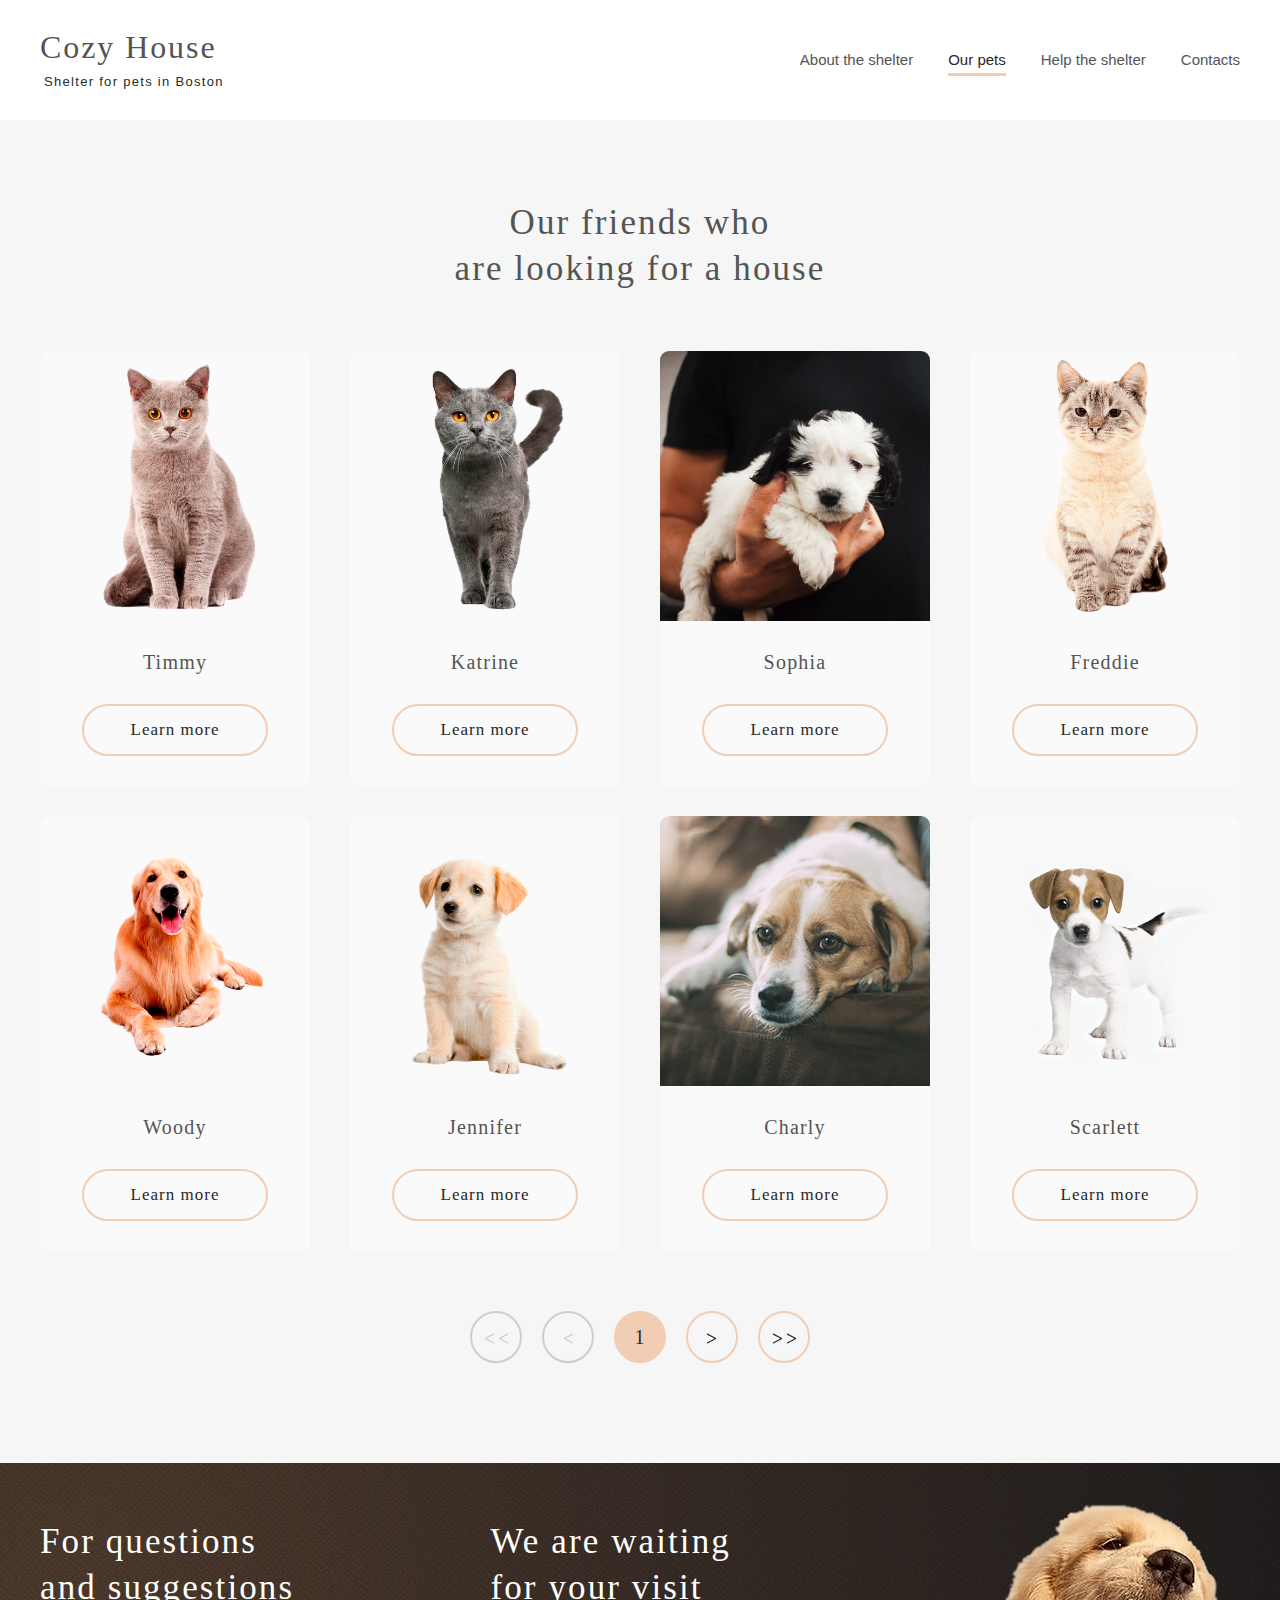
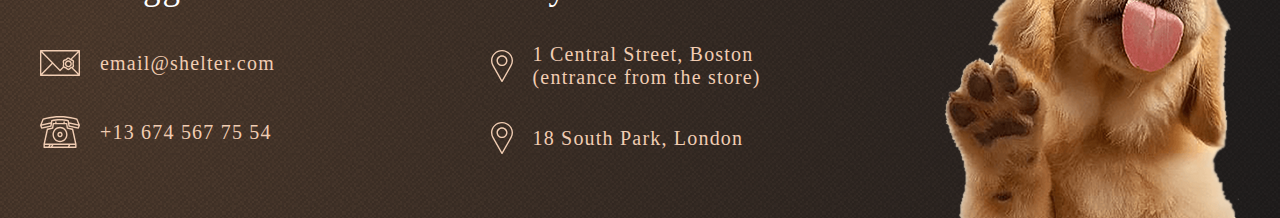
==== commit 3d7d24d7: "feat: add pagination" ====
--- a/shelter/pages/pets/index.html
+++ b/shelter/pages/pets/index.html
@@ -18,22 +18,24 @@
 							<p class="header__subtitle">Shelter for pets in Boston</p>
 						</a>
 					</div>
-					<nav class="header__menu ">
-						<ul class="menu-list">
-							<li class="menu__item">
-								<a href="../main/index.html" class="menu__link">About the shelter</a>
-							</li>
-							<li class="menu__item">
-								<a href="#" class="menu__link active">Our pets</a>
-							</li>
-							<li class="menu__item">
-								<a href="../main/index.html#help" class="menu__link">Help the shelter</a>
-							</li>
-							<li class="menu__item">
-								<a href="#contacts" class="menu__link">Contacts</a>
-							</li>
-						</ul>
-					</nav>
+          <div class="header__nav">
+            <nav class="header__menu ">
+              <ul class="menu-list">
+                <li class="menu__item">
+                  <a href="../main/index.html" class="menu__link">About the shelter</a>
+                </li>
+                <li class="menu__item">
+                  <a href="#" class="menu__link active">Our pets</a>
+                </li>
+                <li class="menu__item">
+                  <a href="../main/index.html#help" class="menu__link">Help the shelter</a>
+                </li>
+                <li class="menu__item">
+                  <a href="#contacts" class="menu__link">Contacts</a>
+                </li>
+              </ul>
+            </nav>
+          </div>
           <div class="header__burger">
             <span class="burger__line burger__line_first"></span>
             <span class="burger__line burger__line_second"></span>
@@ -158,6 +160,7 @@
     <script src="../../js/burger.js"></script>
     <script src="../../js/pets.js"></script>
     <script src="../../js/popup.js"></script>
+    <script src="../../js/pagination.js"></script>
     <script src="./js/script.js"></script>
 	</body>
 </html>--- a/shelter/pages/pets/style.css
+++ b/shelter/pages/pets/style.css
@@ -176,6 +176,8 @@
   flex-wrap: wrap;
   justify-content: center;
   gap: 30px 40px;
+  overflow: hidden;
+  max-height: 1365px;
 }
 
 .card {
@@ -372,16 +374,19 @@
 }
 
 .popup__body {
+  --height: 500px;
+  --width: 900px;
   display: flex;
   justify-content: space-between;
   gap: 29px;
-  max-width: 900px;
-  max-height: 500px;
-  margin: 25vh auto;
+  width: var(--width);
+  min-height: var(--height);
   background: var(--color-light-s);
   border-radius: 9px;
   box-shadow: 0px 2px 35px 14px rgba(13, 13, 13, 0.04);
-  position: relative;
+  position: fixed;
+  top: calc(50% - var(--height) / 2);
+  left: calc(50vw - var(--width) / 2);
 }
 
 .popup__content {
@@ -390,12 +395,10 @@
   padding: 50px 20px 88px 0;
 }
 
-.popup__img {
-  max-width: 100%;
-}
-
 .popup__img img{
   border-radius: 9px 0 0 9px;
+  width: 500px;
+  height: 500px;
 }
 
 .popup__title {
@@ -441,6 +444,10 @@
 .popup__list-item {
   position: relative;
   margin-bottom: 12px;
+}
+
+.popup__list-item:last-child {
+  margin-bottom: 0;
 }
 
 .popup__list-item::before {
@@ -475,6 +482,14 @@
   cursor: pointer;
   background: transparent;
   transition: 0.5s ease-out;
+  z-index: 20;
+}
+
+.popup__close-btn:active,
+.popup__close-btn:focus {
+  filter: contrast(120%);;
+  cursor: pointer;
+  transition: 0.5s ease-out;
 }
 
 .popup__close-btn::before {
@@ -556,6 +571,42 @@
 
 /* Hover styles end*/
 
+@media screen and (max-width: 1000px) {
+  /* Popup styles */
+
+  .popup__body {
+    --width: 630px;
+    --height: 350px;
+    gap: 10px
+  }
+
+  .popup__img img{
+    width: 350px;
+    height: 350px;
+  }
+
+  .popup__content {
+    padding: 10px 9px 37px 0;
+  }
+
+  .popup__subtitle {
+    margin-bottom: 20px;
+  }
+
+  .popup__text {
+    font-size: 13px;
+    margin-bottom: 20px;
+  }
+
+  .popup__list-item {
+    margin-bottom: 5px;
+  }
+
+  .popup__list-item:last-child {
+    margin-bottom: 0;
+  }
+}
+
 @media screen and (max-width: 800px) { 
   .wrapper {
     padding: 0 30px;
@@ -568,9 +619,9 @@
     padding-bottom: 76px;
   }
 
-  .card:nth-child(n+7) {
+  /* .card:nth-child(n+7) {
     display: none;
-  }
+  } */
 
   .our-friends__navigation {
     padding-top: 10px;
@@ -600,6 +651,15 @@
 
   .header__burger.active {
     transform: rotate(-90deg);
+  }
+
+  .header__nav.active {
+    position: fixed;
+    width: 100vw;
+    height: 100vh;
+    left: 0;
+    top: 0;
+    background: rgba(41, 41, 41, 0.6);
   }
 
   .header__menu {
@@ -611,7 +671,6 @@
     z-index: 10;
     transform: translateX(100%);
     background: var(--color-light-l);
-    /* background: rgba(41, 41, 41, 0.6); */
     transition: all 0.5s ease;
   }
 
@@ -631,6 +690,30 @@
     font-size: 32px;
     padding-bottom: 0;
   }
+
+  /* Popup styles */
+
+  .popup__body {
+    --width: 240px;
+    --height: 341px;
+  }
+
+  .popup__img img {
+    display: none;
+  }
+
+  .popup__content {
+    padding: 10px;
+  }
+
+  .popup__text {
+    text-align: justify;
+    margin-bottom: 24px;
+  } 
+
+  .popup__close-btn {
+    right: -30px;
+  }
 }
 
 @media screen and (max-width: 462px) { 
@@ -650,9 +733,9 @@
     gap: 30px;
   }
 
-  .card:nth-child(n+4) {
+  /* .card:nth-child(n+4) {
     display: none;
-  }
+  } */
 
   .our-friends__navigation {
     padding-top: 0;
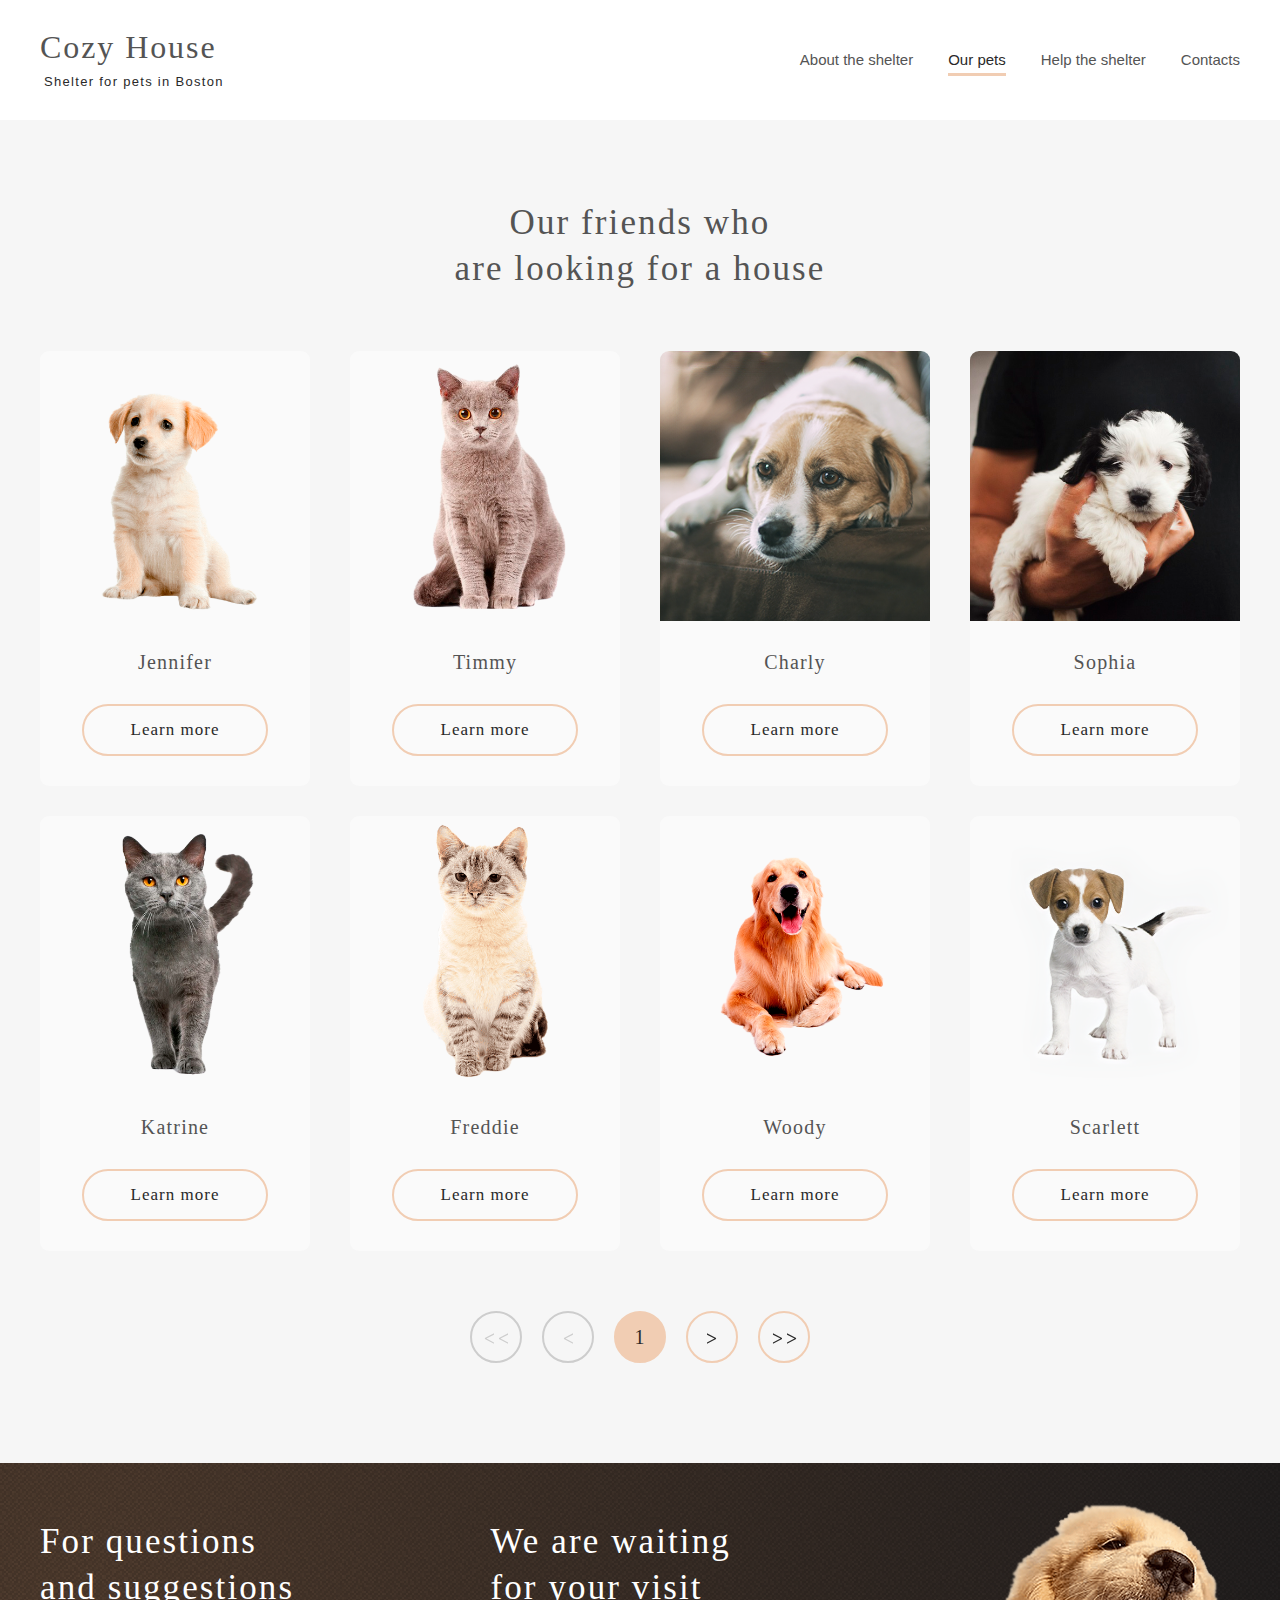
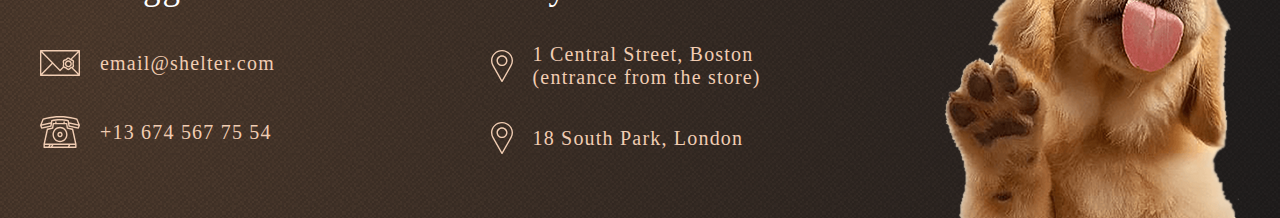
==== commit 2102fe94: "feat: add total mark" ====
--- a/shelter/pages/pets/index.html
+++ b/shelter/pages/pets/index.html
@@ -161,6 +161,6 @@
     <script src="../../js/pets.js"></script>
     <script src="../../js/popup.js"></script>
     <script src="../../js/pagination.js"></script>
-    <script src="./js/script.js"></script>
+    <script src="./script.js"></script>
 	</body>
 </html>--- a/shelter/pages/pets/style.css
+++ b/shelter/pages/pets/style.css
@@ -619,10 +619,6 @@
     padding-bottom: 76px;
   }
 
-  /* .card:nth-child(n+7) {
-    display: none;
-  } */
-
   .our-friends__navigation {
     padding-top: 10px;
   }
@@ -732,11 +728,6 @@
   .cards-container {
     gap: 30px;
   }
-
-  /* .card:nth-child(n+4) {
-    display: none;
-  } */
-
   .our-friends__navigation {
     padding-top: 0;
     gap: 10px;
